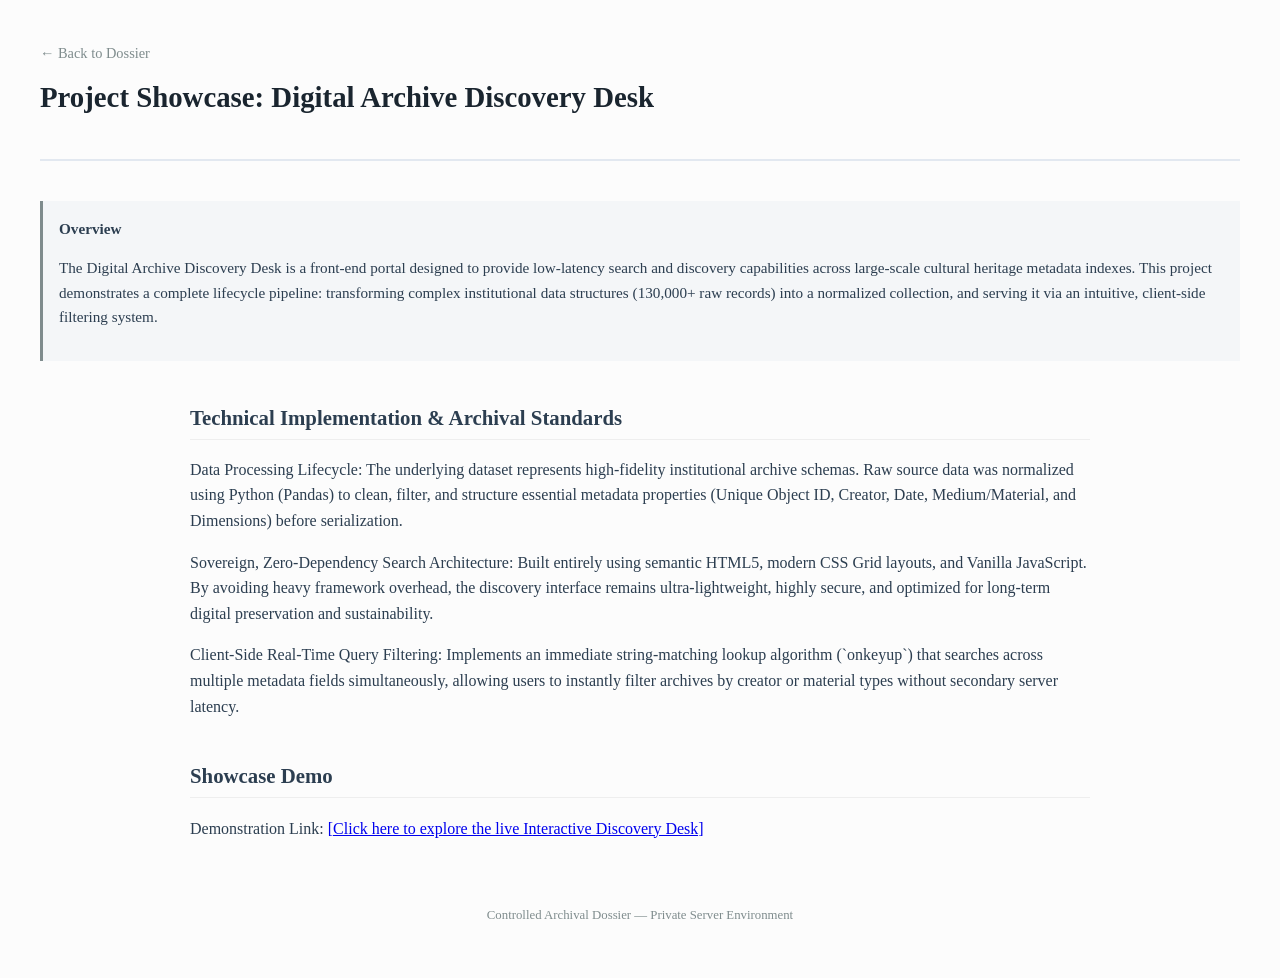
==== ArchiveDemo.html @ 764c6c82 "Initial commit: Deploying Portfolio" ====
<!DOCTYPE html>
<html lang="en">
<head>
    <meta charset="UTF-8">
    <meta name="viewport" content="width=device-width, initial-scale=1.0">
    <title>Project Showcase: Digital Archive Discovery Desk</title>
    <link rel="stylesheet" href="style.css">
</head>
<body> <header>
        <a href="index.html" class="back-link">← Back to Dossier</a>
        <h1>Project Showcase: Digital Archive Discovery Desk</h1>
    </header>

    <main>
       
        <section class="meta-context">
            <strong>Overview</strong>
            <p>
            The Digital Archive Discovery Desk is a front-end portal designed to provide low-latency search and discovery capabilities across large-scale cultural heritage metadata indexes. This project demonstrates a complete lifecycle pipeline: transforming complex institutional data structures (130,000+ raw records) into a normalized collection, and serving it via an intuitive, client-side filtering system.</p>
      
        </section> 
        <div class="narrow-container">
            <section id="abstract">
                <h2>Technical Implementation & Archival Standards</h2>
                <p>Data Processing Lifecycle: The underlying dataset represents high-fidelity institutional archive schemas. Raw source data was normalized using Python (Pandas) to clean, filter, and structure essential metadata properties (Unique Object ID, Creator, Date, Medium/Material, and Dimensions) before serialization.</p>
                <p>Sovereign, Zero-Dependency Search Architecture: Built entirely using semantic HTML5, modern CSS Grid layouts, and Vanilla JavaScript. By avoiding heavy framework overhead, the discovery interface remains ultra-lightweight, highly secure, and optimized for long-term digital preservation and sustainability.</p>
                <p>Client-Side Real-Time Query Filtering: Implements an immediate string-matching lookup algorithm (`onkeyup`) that searches across multiple metadata fields simultaneously, allowing users to instantly filter archives by creator or material types without secondary server latency.</p>
            </section>
            
            <section id="curated-resources">
                <h2>Showcase Demo</h2>
                <p>Demonstration Link: <a href="https://katherand.github.io/ArchiveDesk/">[Click here to explore the live Interactive Discovery Desk]</a></p>
               
            </section>
        </div>
    </main>

    <footer>
        <p style="text-align: center; color: #7f8c8d; font-size: 0.8rem; margin-top: 4rem;">
            Controlled Archival Dossier — Private Server Environment
        </p>
    </footer>

</body>
</html>
---- style.css ----
body {
    font-family: -apple-system, BlinkMacSystemFont, "Segoe UI", Roboto, Georgia, serif;
    line-height: 1.6;
    color: #2c3e50;
    background-color: #fcfcfc;
    /* REMOVED max-width and margin from here so the body can breathe */
    padding: 2rem;
}

/* Add this to wrap things you want kept at 800px (like your header/overview) */
.standard-wrap {
    max-width: 800px;
    margin: 0 auto;
}

.container {
    max-width: 1200px;
    margin: 10px auto 0;
}

/* Now this will actually work because it's no longer trapped inside an 800px body! */
.narrow-container {
    max-width: 900px;
    margin: 0 auto;
}

        header { margin-bottom: 2.5rem; }
        .back-link { font-size: 0.9rem; color: #7f8c8d; text-decoration: none; }
        .back-link:hover { text-decoration: underline; }
        h1 { font-size: 1.8rem; color: #1a252f; margin-top: 0.5rem; }
        h2 { font-size: 1.3rem; color: #2c3e50; margin-top: 2.5rem; border-bottom: 1px solid #eee; padding-bottom: 0.3rem; }
        h3 { font-size: 1.1rem; color: #34495e; margin-top: 1.5rem; }
        
        .container {
            max-width: 1200px;
            margin: 10px auto 0;
        }

        /* Narrow layout layout for the lower content */
        .narrow-container {
            max-width: 900px;
            margin: 0 auto;
        }

        header {
            margin-bottom: 40px;
            border-bottom: 2px solid #e2e8f0;
            padding-bottom: 20px;
        }

        .meta-context {
            background-color: #f4f6f8;
            border-left: 3px solid #7f8c8d;
            padding: 1rem;
            font-size: 0.95rem;
            margin-bottom: 2rem;
        }
        .resource-list {
            list-style-type: none;
            padding-left: 0;
        }
        .resource-item {
            margin-bottom: 1.5rem;
            padding-bottom: 1rem;
            border-bottom: 1px dashed #e0e0e0;
        }
        .citation {
            font-weight: bold;
            color: #1a252f;
        }
        .annotation {
            font-size: 0.95rem;
            color: #555;
            margin-top: 0.3rem;
            padding-left: 0.5rem;
        }
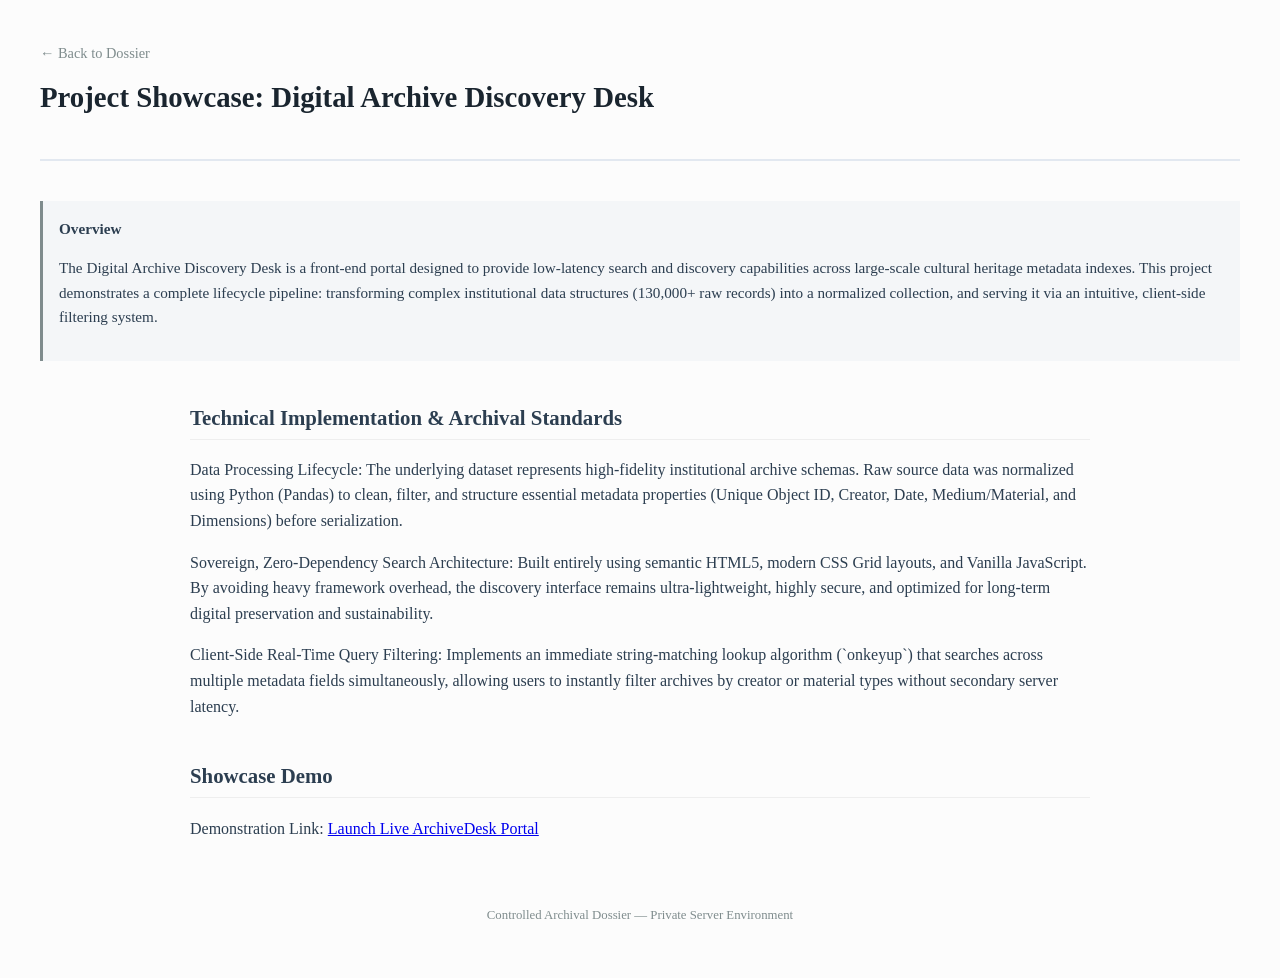
==== commit 51bf0500: "Update portfolio credit line and added link open instructions" ====
--- a/ArchiveDemo.html
+++ b/ArchiveDemo.html
@@ -29,7 +29,7 @@
             
             <section id="curated-resources">
                 <h2>Showcase Demo</h2>
-                <p>Demonstration Link: <a href="https://katherand.github.io/ArchiveDesk/">[Click here to explore the live Interactive Discovery Desk]</a></p>
+                <p>Demonstration Link: <a href="https://katherand.github.io/ArchiveDesk/" target="_blank" rel="noopener noreferrer">Launch Live ArchiveDesk Portal</a></p>
                
             </section>
         </div>
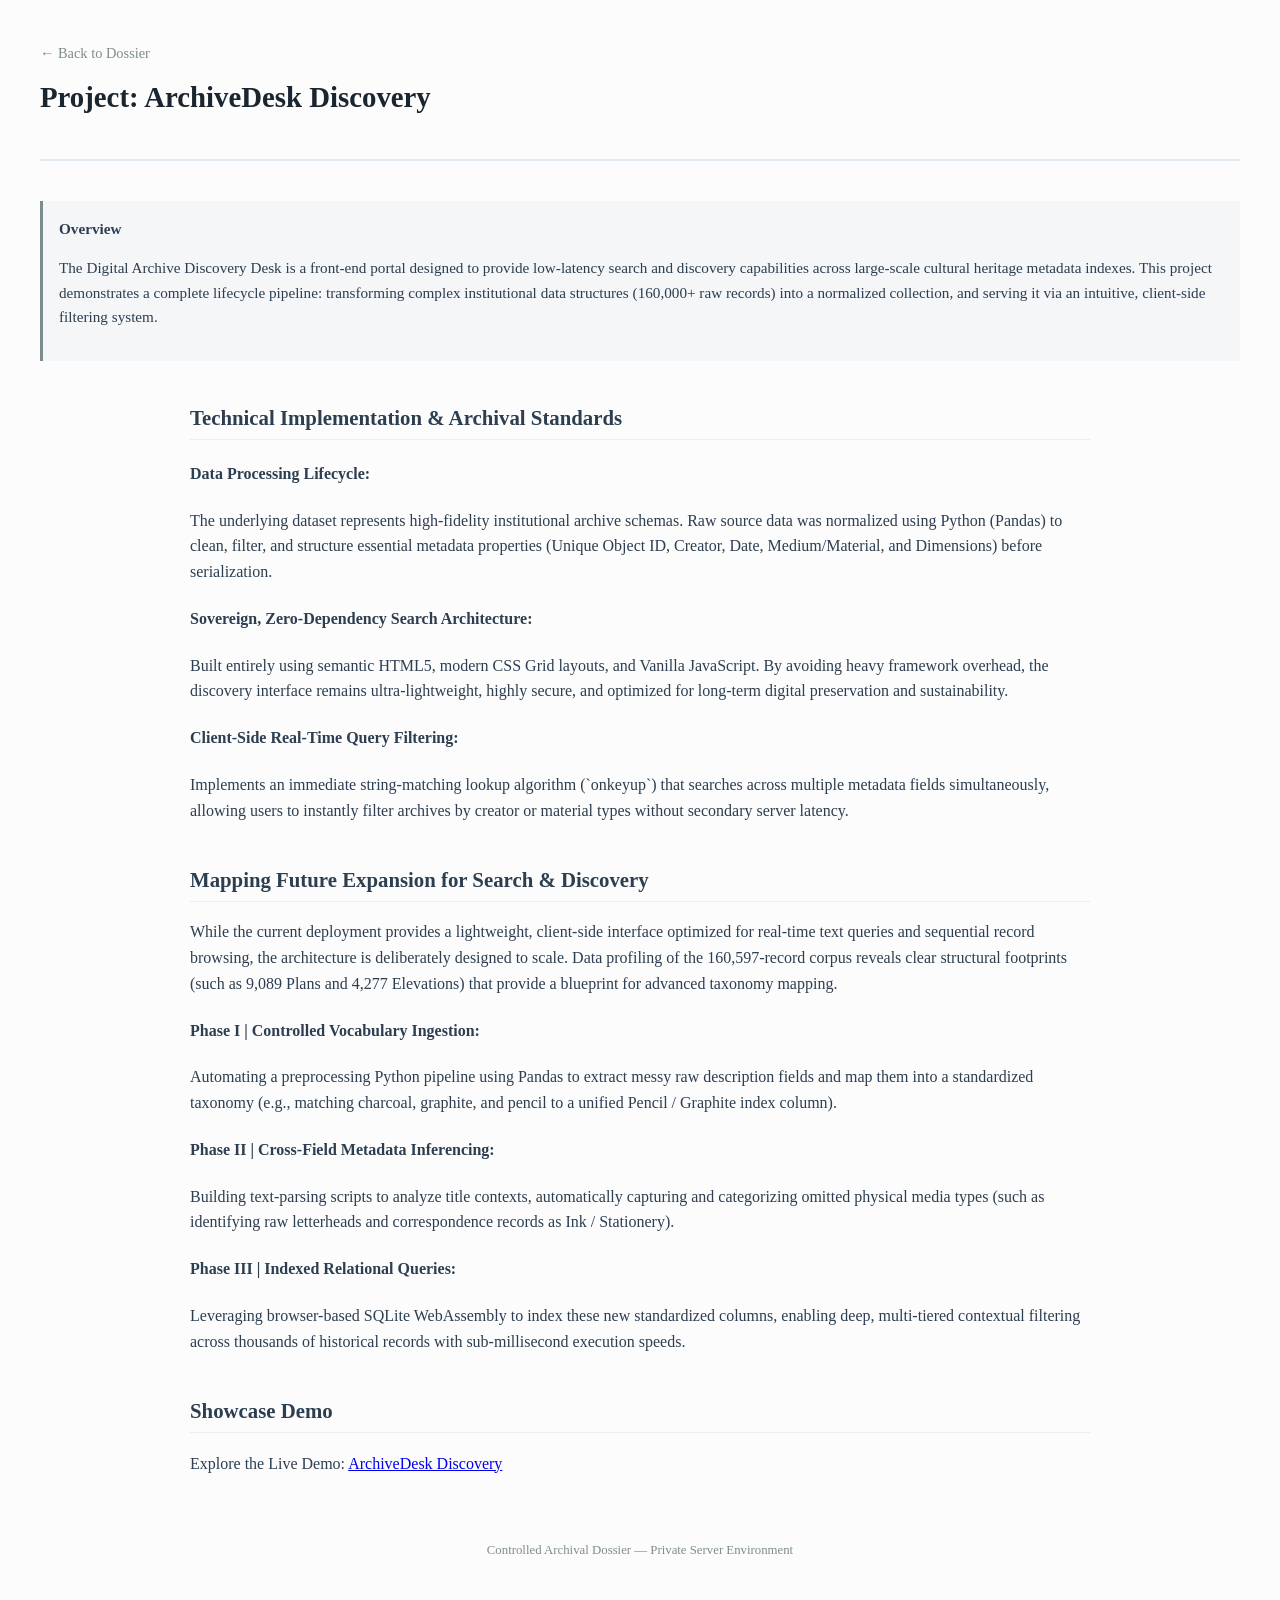
==== commit 63d7d9d2: "Updating files to reflect new dev:ArchiveDesk sqlite db" ====
--- a/ArchiveDemo.html
+++ b/ArchiveDemo.html
@@ -6,31 +6,36 @@
     <title>Project Showcase: Digital Archive Discovery Desk</title>
     <link rel="stylesheet" href="style.css">
 </head>
-<body> <header>
+<body> 
+    <header>
         <a href="index.html" class="back-link">← Back to Dossier</a>
-        <h1>Project Showcase: Digital Archive Discovery Desk</h1>
+        <h1>Project: ArchiveDesk Discovery</h1>
     </header>
-
     <main>
-       
         <section class="meta-context">
             <strong>Overview</strong>
             <p>
-            The Digital Archive Discovery Desk is a front-end portal designed to provide low-latency search and discovery capabilities across large-scale cultural heritage metadata indexes. This project demonstrates a complete lifecycle pipeline: transforming complex institutional data structures (130,000+ raw records) into a normalized collection, and serving it via an intuitive, client-side filtering system.</p>
+            The Digital Archive Discovery Desk is a front-end portal designed to provide low-latency search and discovery capabilities across large-scale cultural heritage metadata indexes. This project demonstrates a complete lifecycle pipeline: transforming complex institutional data structures (160,000+ raw records) into a normalized collection, and serving it via an intuitive, client-side filtering system.</p>
       
         </section> 
         <div class="narrow-container">
             <section id="abstract">
                 <h2>Technical Implementation & Archival Standards</h2>
-                <p>Data Processing Lifecycle: The underlying dataset represents high-fidelity institutional archive schemas. Raw source data was normalized using Python (Pandas) to clean, filter, and structure essential metadata properties (Unique Object ID, Creator, Date, Medium/Material, and Dimensions) before serialization.</p>
-                <p>Sovereign, Zero-Dependency Search Architecture: Built entirely using semantic HTML5, modern CSS Grid layouts, and Vanilla JavaScript. By avoiding heavy framework overhead, the discovery interface remains ultra-lightweight, highly secure, and optimized for long-term digital preservation and sustainability.</p>
-                <p>Client-Side Real-Time Query Filtering: Implements an immediate string-matching lookup algorithm (`onkeyup`) that searches across multiple metadata fields simultaneously, allowing users to instantly filter archives by creator or material types without secondary server latency.</p>
+                <p><h4>Data Processing Lifecycle:</h4>The underlying dataset represents high-fidelity institutional archive schemas. Raw source data was normalized using Python (Pandas) to clean, filter, and structure essential metadata properties (Unique Object ID, Creator, Date, Medium/Material, and Dimensions) before serialization.</p>
+                <p><h4>Sovereign, Zero-Dependency Search Architecture:</h4> Built entirely using semantic HTML5, modern CSS Grid layouts, and Vanilla JavaScript. By avoiding heavy framework overhead, the discovery interface remains ultra-lightweight, highly secure, and optimized for long-term digital preservation and sustainability.</p>
+                <p><h4>Client-Side Real-Time Query Filtering:</h4> Implements an immediate string-matching lookup algorithm (`onkeyup`) that searches across multiple metadata fields simultaneously, allowing users to instantly filter archives by creator or material types without secondary server latency.</p>
             </section>
-            
+            <section id="future">
+                <h2>Mapping Future Expansion for Search & Discovery</h2>
+                <p>While the current deployment provides a lightweight, client-side interface optimized for real-time text queries and sequential record browsing, the architecture is deliberately designed to scale. Data profiling of the 160,597-record corpus reveals clear structural footprints (such as 9,089 Plans and 4,277 Elevations) that provide a blueprint for advanced taxonomy mapping.</p>
+                <h4>Phase I | Controlled Vocabulary Ingestion:</h4> Automating a preprocessing Python pipeline using Pandas to extract messy raw description fields and map them into a standardized taxonomy (e.g., matching charcoal, graphite, and pencil to a unified Pencil / Graphite index column).
+                <h4>Phase II | Cross-Field Metadata Inferencing:</h4> Building text-parsing scripts to analyze title contexts, automatically capturing and categorizing omitted physical media types (such as identifying raw letterheads and correspondence records as Ink / Stationery).
+                <h4>Phase III | Indexed Relational Queries:</h4> Leveraging browser-based SQLite WebAssembly to index these new standardized columns, enabling deep, multi-tiered contextual filtering across thousands of historical records with sub-millisecond execution speeds.
+            </section>
+
             <section id="curated-resources">
                 <h2>Showcase Demo</h2>
-                <p>Demonstration Link: <a href="https://katherand.github.io/ArchiveDesk/" target="_blank" rel="noopener noreferrer">Launch Live ArchiveDesk Portal</a></p>
-               
+                <p>Explore the Live Demo: <a href="https://katherand.github.io/ArchiveDesk/" target="_blank" rel="noopener noreferrer">ArchiveDesk Discovery</a></p>
             </section>
         </div>
     </main>
--- a/style.css
+++ b/style.css
@@ -73,4 +73,19 @@
             color: #555;
             margin-top: 0.3rem;
             padding-left: 0.5rem;
+        }
+        /* Target the links inside your actual resource list items instead! */
+        .resource-item a::after {
+            content: " +";
+            font-weight: normal;
+            opacity: 0.6; /* Keeps it subtle so it doesn't distract from the title text */
+            transition: opacity 0.2s ease;
+            display: inline-block;
+            padding-left: 4px;
+        }
+
+        /* Make the plus sign brighten up when they hover over the resource link */
+        .resource-item a:hover::after {
+            opacity: 1;
+            color: #0076ff; /* Or whatever your accent color is */
         }
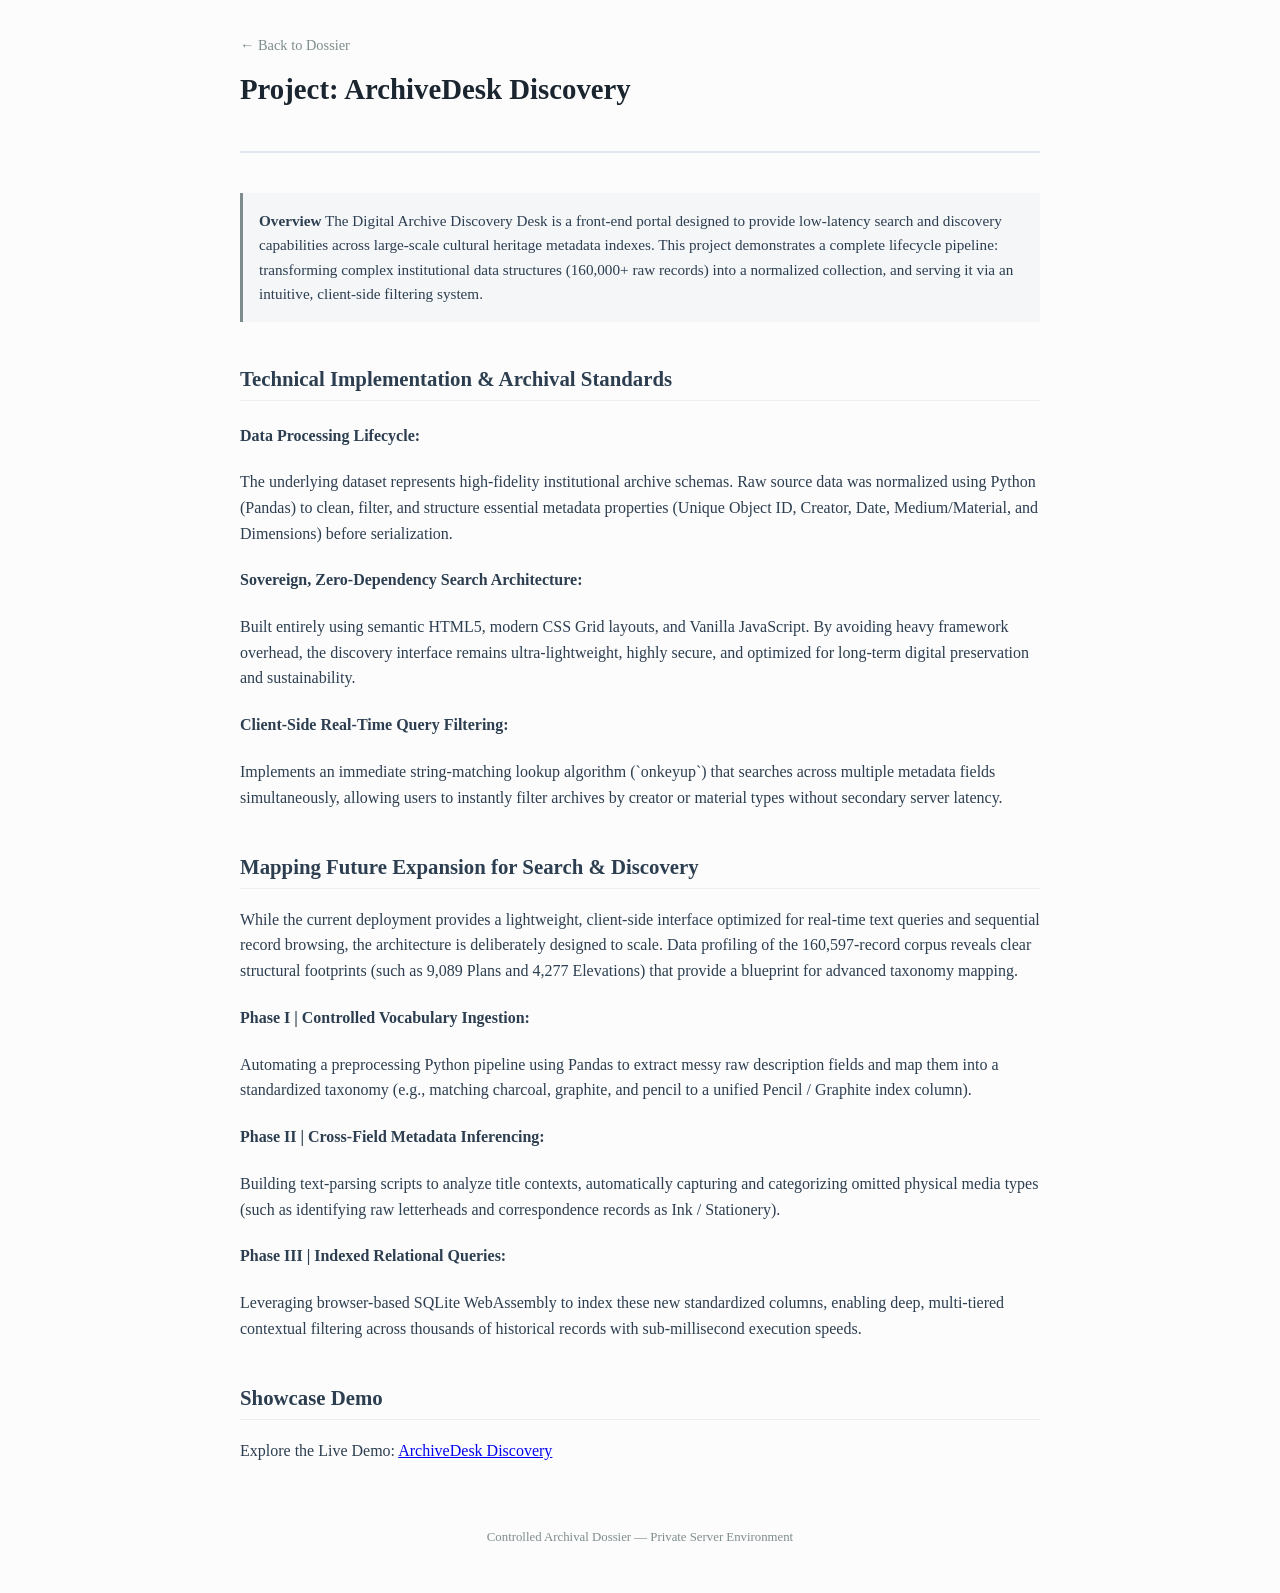
==== commit 88a7325b: "formatted portfolio to center" ====
--- a/ArchiveDemo.html
+++ b/ArchiveDemo.html
@@ -5,6 +5,50 @@
     <meta name="viewport" content="width=device-width, initial-scale=1.0">
     <title>Project Showcase: Digital Archive Discovery Desk</title>
     <link rel="stylesheet" href="style.css">
+        <style>
+        body {
+            font-family: -apple-system, BlinkMacSystemFont, "Segoe UI", Roboto, Georgia, serif;
+            line-height: 1.6;
+            color: #2c3e50;
+            background-color: #fcfcfc;
+            max-width: 800px;
+            margin: 0 auto;
+            padding: 2rem;
+        }
+        header { margin-bottom: 2.5rem; }
+        .back-link { font-size: 0.9rem; color: #7f8c8d; text-decoration: none; }
+        .back-link:hover { text-decoration: underline; }
+        h1 { font-size: 1.8rem; color: #1a252f; margin-top: 0.5rem; }
+        h2 { font-size: 1.3rem; color: #2c3e50; margin-top: 2.5rem; border-bottom: 1px solid #eee; padding-bottom: 0.3rem; }
+        h3 { font-size: 1.1rem; color: #34495e; margin-top: 1.5rem; }
+        
+        .meta-context {
+            background-color: #f4f6f8;
+            border-left: 3px solid #7f8c8d;
+            padding: 1rem;
+            font-size: 0.95rem;
+            margin-bottom: 2rem;
+        }
+        .resource-list {
+            list-style-type: none;
+            padding-left: 0;
+        }
+        .resource-item {
+            margin-bottom: 1.5rem;
+            padding-bottom: 1rem;
+            border-bottom: 1px dashed #e0e0e0;
+        }
+        .citation {
+            font-weight: bold;
+            color: #1a252f;
+        }
+        .annotation {
+            font-size: 0.95rem;
+            color: #555;
+            margin-top: 0.3rem;
+            padding-left: 0.5rem;
+        }
+    </style>
 </head>
 <body> 
     <header>
@@ -14,20 +58,19 @@
     <main>
         <section class="meta-context">
             <strong>Overview</strong>
-            <p>
-            The Digital Archive Discovery Desk is a front-end portal designed to provide low-latency search and discovery capabilities across large-scale cultural heritage metadata indexes. This project demonstrates a complete lifecycle pipeline: transforming complex institutional data structures (160,000+ raw records) into a normalized collection, and serving it via an intuitive, client-side filtering system.</p>
+             The Digital Archive Discovery Desk is a front-end portal designed to provide low-latency search and discovery capabilities across large-scale cultural heritage metadata indexes. This project demonstrates a complete lifecycle pipeline: transforming complex institutional data structures (160,000+ raw records) into a normalized collection, and serving it via an intuitive, client-side filtering system.
       
         </section> 
         <div class="narrow-container">
             <section id="abstract">
                 <h2>Technical Implementation & Archival Standards</h2>
-                <p><h4>Data Processing Lifecycle:</h4>The underlying dataset represents high-fidelity institutional archive schemas. Raw source data was normalized using Python (Pandas) to clean, filter, and structure essential metadata properties (Unique Object ID, Creator, Date, Medium/Material, and Dimensions) before serialization.</p>
-                <p><h4>Sovereign, Zero-Dependency Search Architecture:</h4> Built entirely using semantic HTML5, modern CSS Grid layouts, and Vanilla JavaScript. By avoiding heavy framework overhead, the discovery interface remains ultra-lightweight, highly secure, and optimized for long-term digital preservation and sustainability.</p>
-                <p><h4>Client-Side Real-Time Query Filtering:</h4> Implements an immediate string-matching lookup algorithm (`onkeyup`) that searches across multiple metadata fields simultaneously, allowing users to instantly filter archives by creator or material types without secondary server latency.</p>
+                <p><h4>Data Processing Lifecycle:</h4>The underlying dataset represents high-fidelity institutional archive schemas. Raw source data was normalized using Python (Pandas) to clean, filter, and structure essential metadata properties (Unique Object ID, Creator, Date, Medium/Material, and Dimensions) before serialization.
+                <h4>Sovereign, Zero-Dependency Search Architecture:</h4> Built entirely using semantic HTML5, modern CSS Grid layouts, and Vanilla JavaScript. By avoiding heavy framework overhead, the discovery interface remains ultra-lightweight, highly secure, and optimized for long-term digital preservation and sustainability.
+                <h4>Client-Side Real-Time Query Filtering:</h4> Implements an immediate string-matching lookup algorithm (`onkeyup`) that searches across multiple metadata fields simultaneously, allowing users to instantly filter archives by creator or material types without secondary server latency.
             </section>
             <section id="future">
                 <h2>Mapping Future Expansion for Search & Discovery</h2>
-                <p>While the current deployment provides a lightweight, client-side interface optimized for real-time text queries and sequential record browsing, the architecture is deliberately designed to scale. Data profiling of the 160,597-record corpus reveals clear structural footprints (such as 9,089 Plans and 4,277 Elevations) that provide a blueprint for advanced taxonomy mapping.</p>
+                While the current deployment provides a lightweight, client-side interface optimized for real-time text queries and sequential record browsing, the architecture is deliberately designed to scale. Data profiling of the 160,597-record corpus reveals clear structural footprints (such as 9,089 Plans and 4,277 Elevations) that provide a blueprint for advanced taxonomy mapping.
                 <h4>Phase I | Controlled Vocabulary Ingestion:</h4> Automating a preprocessing Python pipeline using Pandas to extract messy raw description fields and map them into a standardized taxonomy (e.g., matching charcoal, graphite, and pencil to a unified Pencil / Graphite index column).
                 <h4>Phase II | Cross-Field Metadata Inferencing:</h4> Building text-parsing scripts to analyze title contexts, automatically capturing and categorizing omitted physical media types (such as identifying raw letterheads and correspondence records as Ink / Stationery).
                 <h4>Phase III | Indexed Relational Queries:</h4> Leveraging browser-based SQLite WebAssembly to index these new standardized columns, enabling deep, multi-tiered contextual filtering across thousands of historical records with sub-millisecond execution speeds.
@@ -35,7 +78,7 @@
 
             <section id="curated-resources">
                 <h2>Showcase Demo</h2>
-                <p>Explore the Live Demo: <a href="https://katherand.github.io/ArchiveDesk/" target="_blank" rel="noopener noreferrer">ArchiveDesk Discovery</a></p>
+               Explore the Live Demo: <a href="https://katherand.github.io/ArchiveDesk/" target="_blank" rel="noopener noreferrer">ArchiveDesk Discovery</a>
             </section>
         </div>
     </main>
--- a/style.css
+++ b/style.css
@@ -3,25 +3,35 @@
     line-height: 1.6;
     color: #2c3e50;
     background-color: #fcfcfc;
-    /* REMOVED max-width and margin from here so the body can breathe */
+    max-width: 800px;
     padding: 2rem;
+}
+.parent {
+  display: flex;
+  justify-content: center;
 }
 
 /* Add this to wrap things you want kept at 800px (like your header/overview) */
-.standard-wrap {
-    max-width: 800px;
-    margin: 0 auto;
+.wrap {
+   .wrap {
+  display: block;
+  max-width: 800px;
+  margin-left: auto;
+  margin-right: auto;
+}
 }
 
 .container {
-    max-width: 1200px;
+    max-width: 800px;
     margin: 10px auto 0;
+    text-align: center;
 }
 
 /* Now this will actually work because it's no longer trapped inside an 800px body! */
 .narrow-container {
-    max-width: 900px;
+    max-width: 800px;
     margin: 0 auto;
+    justify-content: center;
 }
 
         header { margin-bottom: 2.5rem; }
@@ -31,19 +41,13 @@
         h2 { font-size: 1.3rem; color: #2c3e50; margin-top: 2.5rem; border-bottom: 1px solid #eee; padding-bottom: 0.3rem; }
         h3 { font-size: 1.1rem; color: #34495e; margin-top: 1.5rem; }
         
-        .container {
-            max-width: 1200px;
-            margin: 10px auto 0;
-        }
+       
 
         /* Narrow layout layout for the lower content */
-        .narrow-container {
-            max-width: 900px;
-            margin: 0 auto;
-        }
+      
 
         header {
-            margin-bottom: 40px;
+            margin-bottom: 20px;
             border-bottom: 2px solid #e2e8f0;
             padding-bottom: 20px;
         }
